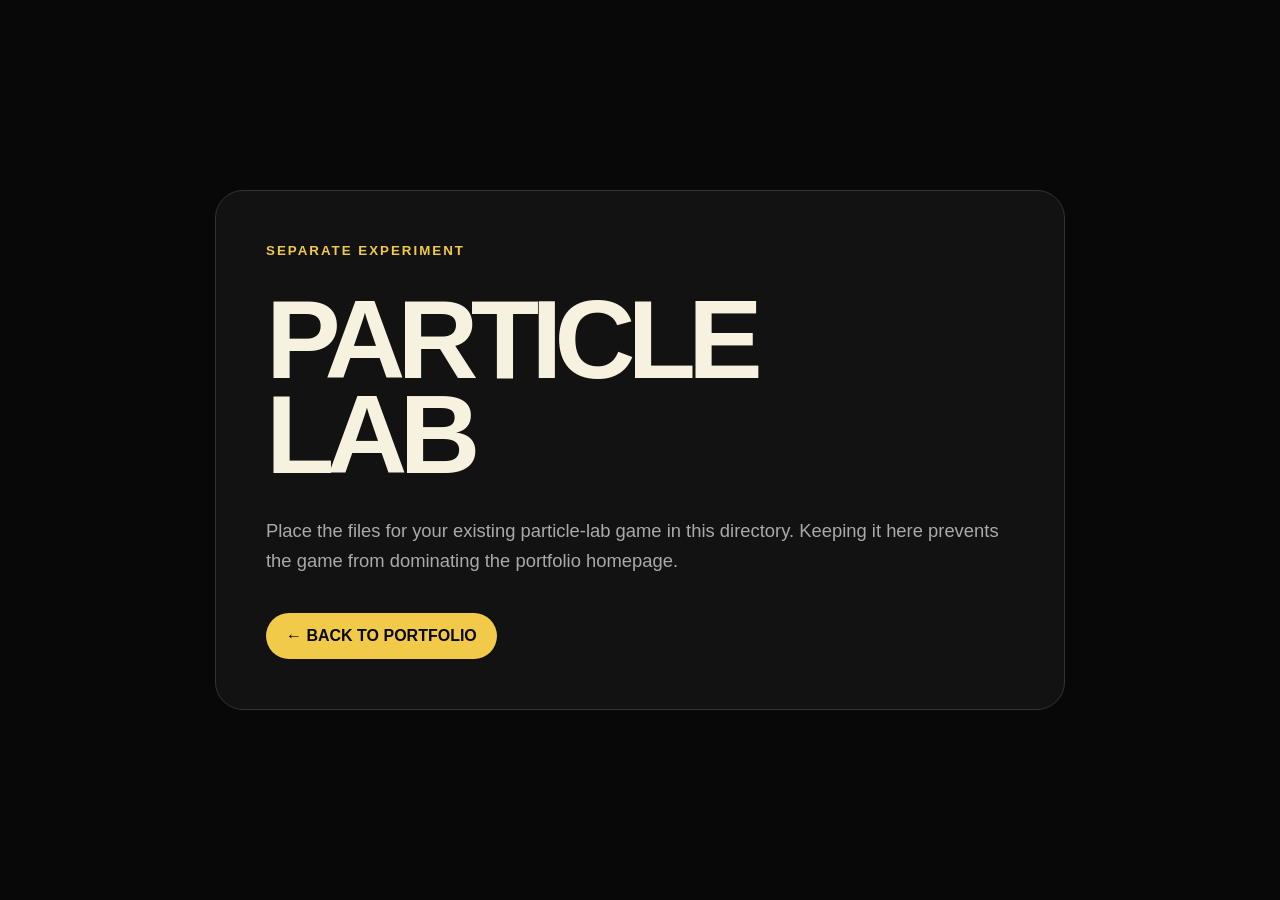
==== particle-lab/index.html @ f6f7d084 "Redesign personal website" ====
<!doctype html>
<html lang="en">
<head>
  <meta charset="utf-8">
  <meta name="viewport" content="width=device-width,initial-scale=1">
  <title>Particle Lab — HOLYTPK</title>
  <style>
    *{box-sizing:border-box}body{margin:0;min-height:100vh;display:grid;place-items:center;background:#080808;color:#f7f2df;font-family:Arial,sans-serif}
    main{width:min(850px,calc(100% - 36px));padding:50px;border:1px solid #333;border-radius:28px;background:#121212}
    small{color:#f1ca4a;font-weight:900;letter-spacing:.15em}h1{font-size:clamp(3rem,10vw,7rem);line-height:.85;letter-spacing:-.07em;margin:.3em 0}
    p{color:#aaa;font-size:1.15rem;line-height:1.6}a{display:inline-block;margin-top:20px;padding:14px 20px;border-radius:999px;background:#f1ca4a;color:#080808;text-decoration:none;font-weight:900}
  </style>
</head>
<body>
  <main>
    <small>SEPARATE EXPERIMENT</small>
    <h1>PARTICLE<br>LAB</h1>
    <p>
      Place the files for your existing particle-lab game in this directory.
      Keeping it here prevents the game from dominating the portfolio homepage.
    </p>
    <a href="../">← BACK TO PORTFOLIO</a>
  </main>
</body>
</html>
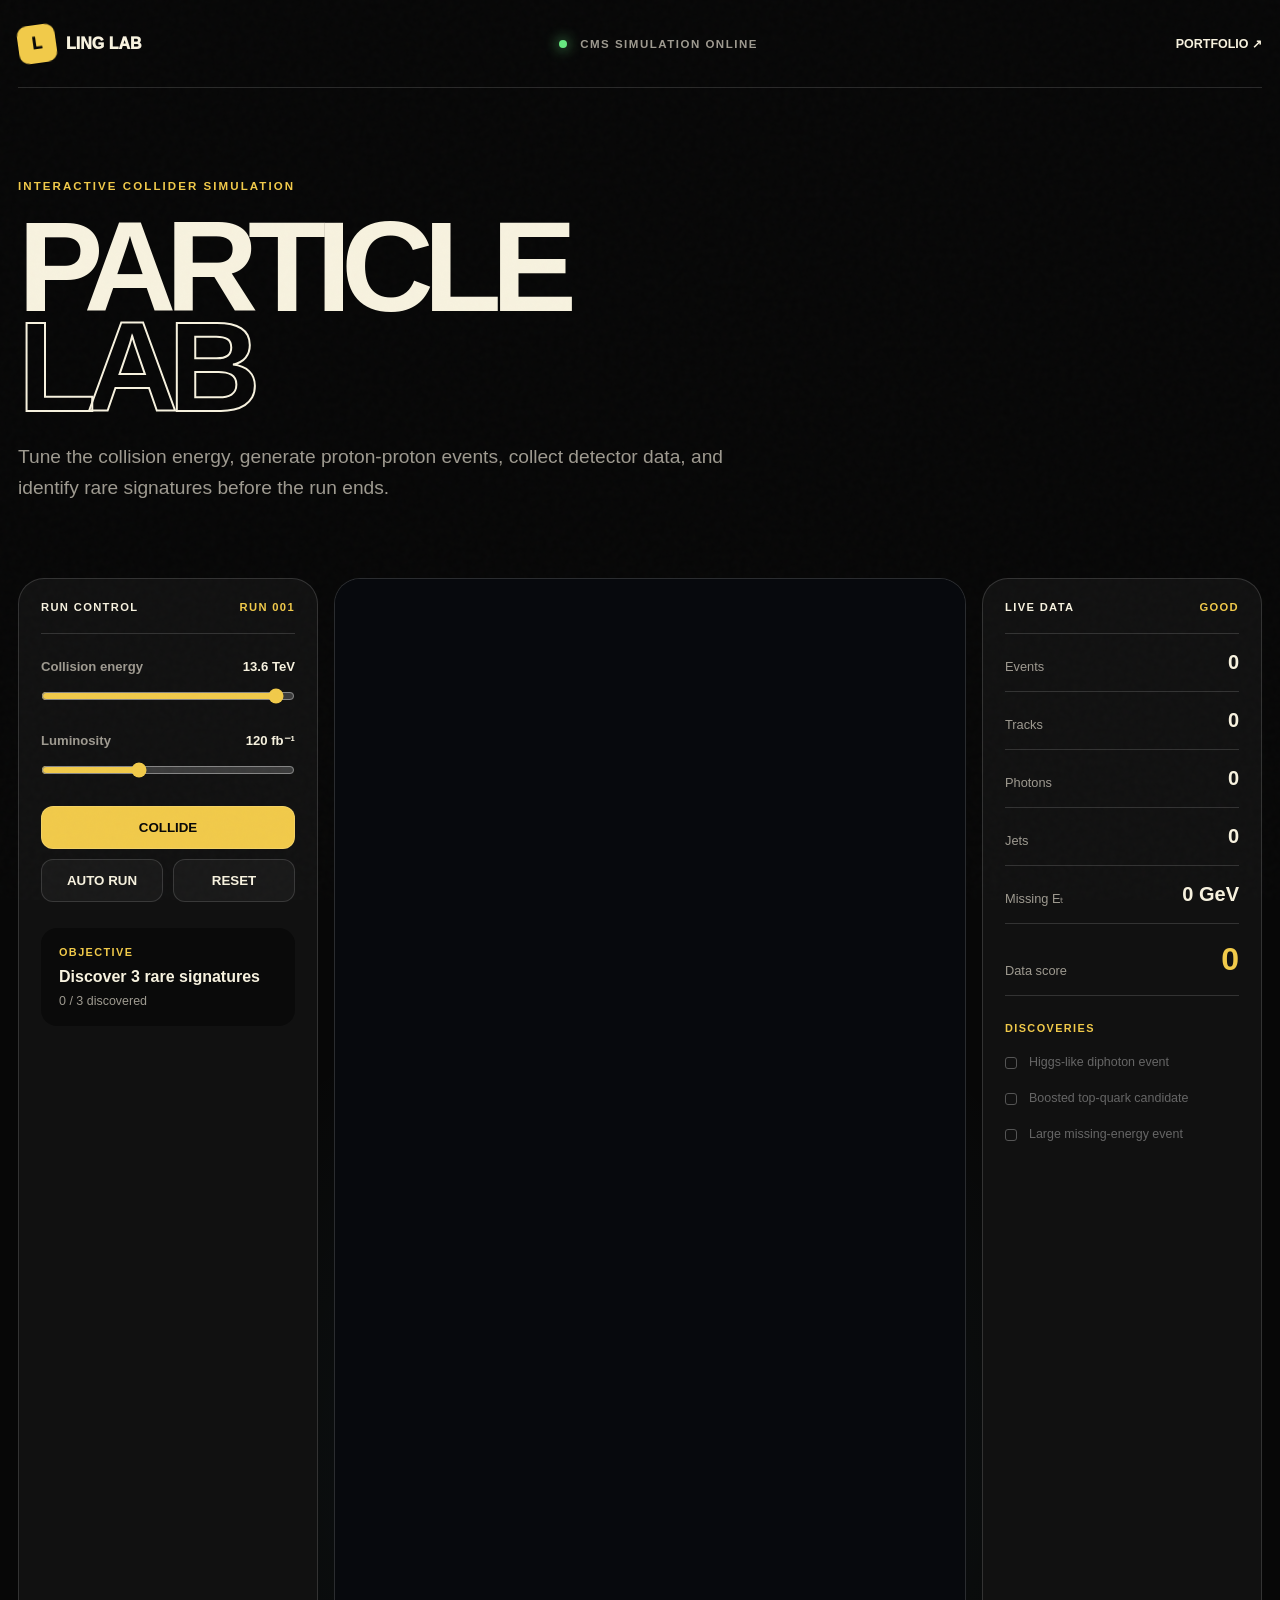
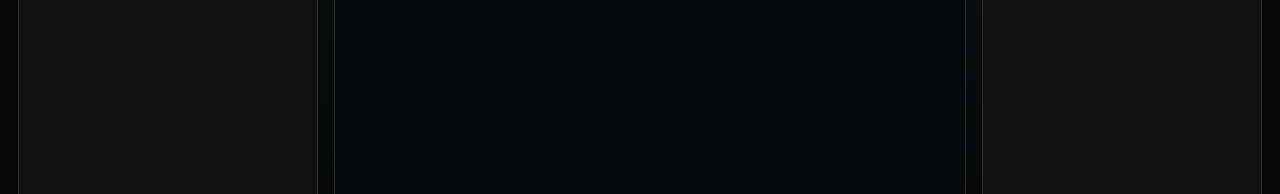
==== commit 65f8f01a: "Launch official Ling portfolio and particle lab" ====
--- a/particle-lab/index.html
+++ b/particle-lab/index.html
@@ -3,23 +3,116 @@
 <head>
   <meta charset="utf-8">
   <meta name="viewport" content="width=device-width,initial-scale=1">
-  <title>Particle Lab — HOLYTPK</title>
-  <style>
-    *{box-sizing:border-box}body{margin:0;min-height:100vh;display:grid;place-items:center;background:#080808;color:#f7f2df;font-family:Arial,sans-serif}
-    main{width:min(850px,calc(100% - 36px));padding:50px;border:1px solid #333;border-radius:28px;background:#121212}
-    small{color:#f1ca4a;font-weight:900;letter-spacing:.15em}h1{font-size:clamp(3rem,10vw,7rem);line-height:.85;letter-spacing:-.07em;margin:.3em 0}
-    p{color:#aaa;font-size:1.15rem;line-height:1.6}a{display:inline-block;margin-top:20px;padding:14px 20px;border-radius:999px;background:#f1ca4a;color:#080808;text-decoration:none;font-weight:900}
-  </style>
+  <meta name="theme-color" content="#070707">
+  <title>Particle Lab — Ling</title>
+  <link rel="stylesheet" href="style.css">
 </head>
 <body>
+  <div class="grain"></div>
+
+  <header>
+    <a class="lab-brand" href="../">
+      <span>L</span>
+      LING LAB
+    </a>
+    <div class="status">
+      <i></i>
+      CMS SIMULATION ONLINE
+    </div>
+    <a class="back-link" href="../">PORTFOLIO ↗</a>
+  </header>
+
   <main>
-    <small>SEPARATE EXPERIMENT</small>
-    <h1>PARTICLE<br>LAB</h1>
-    <p>
-      Place the files for your existing particle-lab game in this directory.
-      Keeping it here prevents the game from dominating the portfolio homepage.
-    </p>
-    <a href="../">← BACK TO PORTFOLIO</a>
+    <section class="intro">
+      <p class="kicker">INTERACTIVE COLLIDER SIMULATION</p>
+      <h1>PARTICLE<br><em>LAB</em></h1>
+      <p class="lede">
+        Tune the collision energy, generate proton-proton events, collect
+        detector data, and identify rare signatures before the run ends.
+      </p>
+    </section>
+
+    <section class="game-shell">
+      <div class="control-panel">
+        <div class="panel-heading">
+          <span>RUN CONTROL</span>
+          <b id="runLabel">RUN 001</b>
+        </div>
+
+        <label>
+          Collision energy
+          <output id="energyOutput">13.6 TeV</output>
+        </label>
+        <input id="energy" type="range" min="5" max="14" step=".1" value="13.6">
+
+        <label>
+          Luminosity
+          <output id="lumiOutput">120 fb⁻¹</output>
+        </label>
+        <input id="lumi" type="range" min="10" max="300" step="10" value="120">
+
+        <div class="button-grid">
+          <button id="collideButton" class="primary">COLLIDE</button>
+          <button id="autoButton">AUTO RUN</button>
+          <button id="resetButton">RESET</button>
+        </div>
+
+        <div class="objectives">
+          <p>OBJECTIVE</p>
+          <strong>Discover 3 rare signatures</strong>
+          <span id="objectiveText">0 / 3 discovered</span>
+        </div>
+      </div>
+
+      <div class="detector-panel">
+        <canvas id="detector" width="900" height="620" aria-label="Particle detector simulation"></canvas>
+        <div class="detector-hud">
+          <span>EVENT <b id="eventNumber">000000</b></span>
+          <span>TRIGGER <b id="triggerState">STANDBY</b></span>
+          <span>FIELD <b>3.8 T</b></span>
+        </div>
+      </div>
+
+      <aside class="data-panel">
+        <div class="panel-heading">
+          <span>LIVE DATA</span>
+          <b id="quality">GOOD</b>
+        </div>
+
+        <div class="metric"><span>Events</span><strong id="events">0</strong></div>
+        <div class="metric"><span>Tracks</span><strong id="tracks">0</strong></div>
+        <div class="metric"><span>Photons</span><strong id="photons">0</strong></div>
+        <div class="metric"><span>Jets</span><strong id="jets">0</strong></div>
+        <div class="metric"><span>Missing Eₜ</span><strong id="met">0 GeV</strong></div>
+        <div class="metric accent"><span>Data score</span><strong id="score">0</strong></div>
+
+        <div class="discoveries">
+          <p>DISCOVERIES</p>
+          <ul id="discoveryList">
+            <li data-key="higgs">Higgs-like diphoton event</li>
+            <li data-key="top">Boosted top-quark candidate</li>
+            <li data-key="dark">Large missing-energy event</li>
+          </ul>
+        </div>
+      </aside>
+    </section>
+
+    <section class="log-section">
+      <div>
+        <p class="kicker">EVENT LOG</p>
+        <h2>WHAT THE DETECTOR SAW</h2>
+      </div>
+      <div id="eventLog" class="event-log">
+        <article><time>READY</time><p>Detector systems initialized. Begin the first collision.</p></article>
+      </div>
+    </section>
   </main>
+
+  <footer>
+    <span>LING PARTICLE LAB</span>
+    <small>Educational simulation — not real collision data.</small>
+  </footer>
+
+  <script src="game.js"></script>
 </body>
 </html>
--- a/particle-lab/style.css
+++ b/particle-lab/style.css
@@ -0,0 +1,11 @@
+:root{--bg:#070707;--panel:#111;--panel2:#171717;--ink:#f7f2df;--muted:#9e9a90;--yellow:#f1ca4a;--cyan:#8eeaff;--pink:#ff8fc4;--line:rgba(255,255,255,.14)}
+*{box-sizing:border-box}body{margin:0;background:radial-gradient(circle at 50% 20%,rgba(142,234,255,.07),transparent 32rem),var(--bg);color:var(--ink);font-family:Arial,Helvetica,sans-serif}.grain{position:fixed;inset:0;pointer-events:none;opacity:.035;background-image:url("data:image/svg+xml,%3Csvg viewBox='0 0 180 180' xmlns='http://www.w3.org/2000/svg'%3E%3Cfilter id='n'%3E%3CfeTurbulence type='fractalNoise' baseFrequency='.8' numOctaves='4' stitchTiles='stitch'/%3E%3C/filter%3E%3Crect width='100%25' height='100%25' filter='url(%23n)' opacity='.6'/%3E%3C/svg%3E")}
+a{color:inherit;text-decoration:none}header,main,footer{width:min(1500px,calc(100% - 36px));margin:auto}header{height:88px;display:flex;align-items:center;justify-content:space-between;border-bottom:1px solid var(--line)}.lab-brand{display:flex;align-items:center;gap:10px;font-weight:1000}.lab-brand span{width:38px;height:38px;display:grid;place-items:center;background:var(--yellow);color:#070707;border-radius:10px;transform:rotate(-8deg)}.status{font-size:.72rem;font-weight:900;letter-spacing:.13em;color:var(--muted)}.status i{display:inline-block;width:8px;height:8px;margin-right:8px;border-radius:50%;background:#67e881;box-shadow:0 0 14px #67e881}.back-link{font-size:.78rem;font-weight:900}
+.intro{padding:80px 0 55px}.kicker{color:var(--yellow);font-size:.72rem;font-weight:900;letter-spacing:.18em}.intro h1,.log-section h2{font-size:clamp(4.5rem,10vw,10rem);line-height:.78;letter-spacing:-.08em;margin:.2em 0}.intro h1 em{font-style:normal;color:transparent;-webkit-text-stroke:2px var(--ink)}.lede{max-width:720px;color:var(--muted);font-size:1.2rem;line-height:1.6}
+.game-shell{display:grid;grid-template-columns:300px minmax(0,1fr) 280px;gap:16px;align-items:stretch}.control-panel,.detector-panel,.data-panel{background:var(--panel);border:1px solid var(--line);border-radius:26px;overflow:hidden}.control-panel,.data-panel{padding:22px}.panel-heading{display:flex;justify-content:space-between;align-items:center;padding-bottom:20px;border-bottom:1px solid var(--line);font-size:.7rem;font-weight:900;letter-spacing:.12em}.panel-heading b{color:var(--yellow)}label{display:flex;justify-content:space-between;margin-top:25px;color:var(--muted);font-size:.82rem;font-weight:800}output{color:var(--ink)}input[type=range]{width:100%;accent-color:var(--yellow);margin:14px 0 4px}.button-grid{display:grid;grid-template-columns:1fr 1fr;gap:10px;margin-top:24px}.button-grid button{border:1px solid var(--line);border-radius:12px;background:#191919;color:var(--ink);padding:13px 10px;font-weight:900;cursor:pointer}.button-grid .primary{grid-column:1/-1;background:var(--yellow);color:#070707}.button-grid button:hover{transform:translateY(-2px)}.objectives{margin-top:26px;padding:18px;background:#0a0a0a;border-radius:16px}.objectives p,.discoveries p{margin:0 0 10px;color:var(--yellow);font-size:.68rem;font-weight:900;letter-spacing:.13em}.objectives strong,.objectives span{display:block}.objectives strong{font-size:1rem}.objectives span{margin-top:8px;color:var(--muted);font-size:.78rem}
+.detector-panel{position:relative;min-height:620px;background:radial-gradient(circle,#121924 0,#080a0e 65%)}canvas{width:100%;height:100%;min-height:620px;display:block}.detector-hud{position:absolute;left:16px;right:16px;bottom:16px;display:flex;justify-content:space-between;gap:12px;padding:11px 14px;background:rgba(0,0,0,.55);backdrop-filter:blur(8px);border:1px solid var(--line);border-radius:12px;font:700 .68rem monospace;color:var(--muted)}.detector-hud b{color:var(--ink)}
+.metric{display:flex;justify-content:space-between;align-items:end;padding:17px 0;border-bottom:1px solid var(--line)}.metric span{color:var(--muted);font-size:.8rem}.metric strong{font-size:1.25rem}.metric.accent strong{color:var(--yellow);font-size:2rem}.discoveries{margin-top:26px}.discoveries ul{list-style:none;padding:0;margin:0}.discoveries li{padding:11px 0 11px 24px;color:#666;font-size:.78rem;position:relative}.discoveries li:before{content:"";position:absolute;left:0;top:13px;width:10px;height:10px;border:1px solid #555;border-radius:3px}.discoveries li.found{color:var(--ink)}.discoveries li.found:before{background:var(--yellow);border-color:var(--yellow);box-shadow:0 0 10px rgba(241,202,74,.45)}
+.log-section{padding:110px 0}.log-section{display:grid;grid-template-columns:.9fr 1.1fr;gap:60px}.log-section h2{font-size:clamp(3.5rem,7vw,7rem)}.event-log{display:flex;flex-direction:column;gap:10px}.event-log article{display:grid;grid-template-columns:90px 1fr;gap:20px;padding:18px 20px;background:var(--panel);border:1px solid var(--line);border-radius:14px}.event-log time{color:var(--yellow);font:800 .72rem monospace}.event-log p{margin:0;color:var(--muted);line-height:1.45}
+footer{padding:35px 0 55px;border-top:1px solid var(--line);display:flex;justify-content:space-between;color:var(--muted);font-size:.75rem}footer span{color:var(--ink);font-weight:900}
+@media(max-width:1100px){.game-shell{grid-template-columns:1fr 1fr}.detector-panel{grid-column:1/-1;grid-row:1}.control-panel,.data-panel{grid-row:2}.log-section{grid-template-columns:1fr}}
+@media(max-width:700px){header .status{display:none}.game-shell{grid-template-columns:1fr}.detector-panel,.control-panel,.data-panel{grid-column:auto;grid-row:auto}.detector-panel,canvas{min-height:430px}.intro{padding-top:50px}.intro h1{font-size:clamp(4rem,22vw,7rem)}.detector-hud{font-size:.55rem}.log-section{padding:75px 0}.event-log article{grid-template-columns:1fr;gap:6px}footer{flex-direction:column;gap:10px}}
